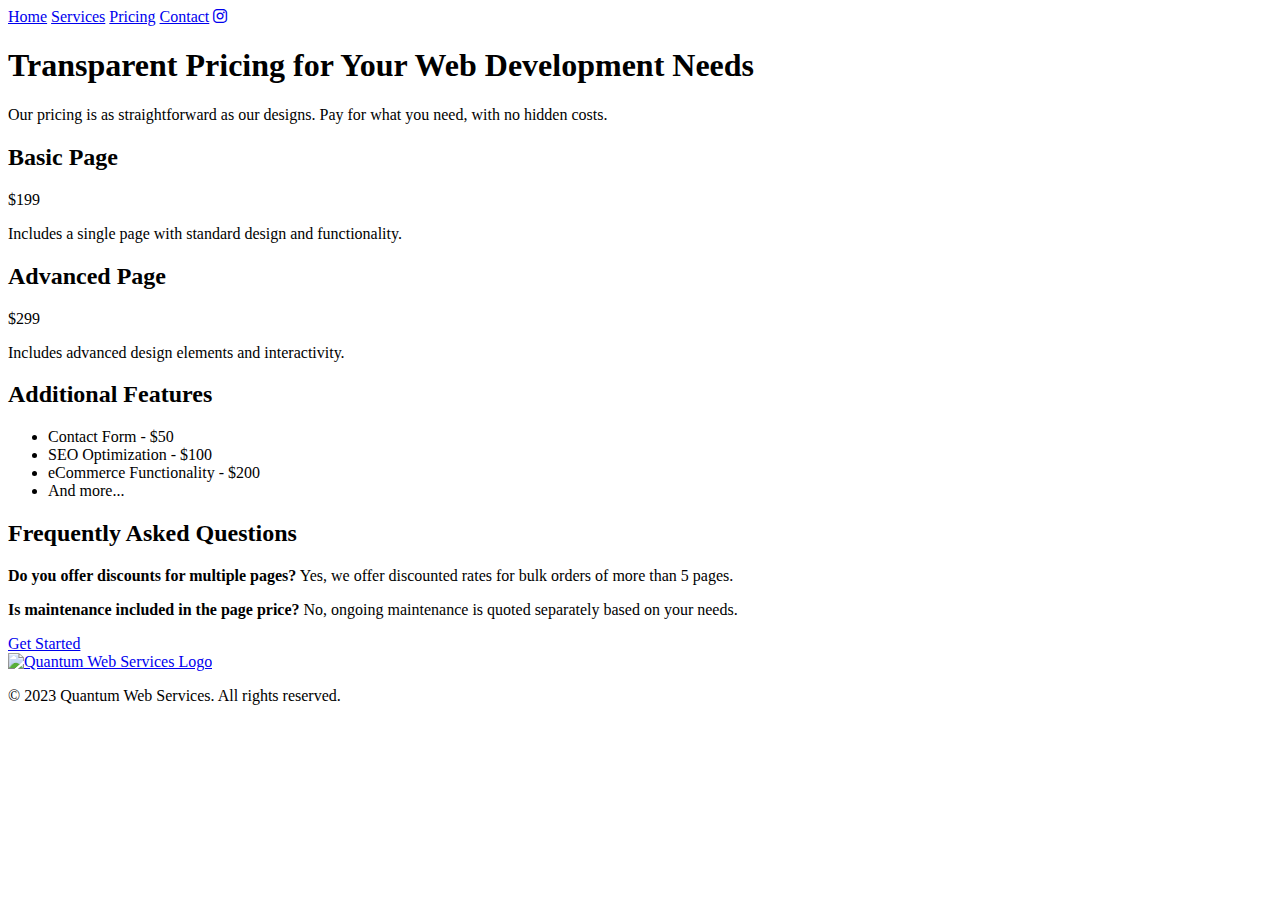
==== pricing.html @ db6a8bc2 "Added insatgram profile link to all file" ====
<!DOCTYPE html>
<html lang="en">
  <head>
    <meta charset="UTF-8" />
    <meta name="viewport" content="width=device-width, initial-scale=1.0" />
    <title>Quantum Web Services - Pricing</title>
    <link rel="stylesheet" href="pricing.css" />
    <link rel="icon" type="image/x-icon" href="logo_size.jpg" />
    <link
      rel="stylesheet"
      href="https://cdnjs.cloudflare.com/ajax/libs/font-awesome/6.4.2/css/all.min.css"
    />
  </head>
  <body>
    <div class="topnav" id="myTopnav">
      <a href="index.html">Home</a>
      <a href="services.html">Services</a>
      <a href="pricing.html" class="active">Pricing</a>
      <a href="contact.html">Contact</a>
      <a
        href="https://instagram.com/quantumweb_services?igshid=YzAwZjE1ZTI0Zg%3D%3D&utm_source=qr"
        class="instagram-icon"
        target="_blank"
      >
        <i class="fab fa-instagram"></i>
      </a>
    </div>

    <main>
      <section class="pricing-intro">
        <h1>Transparent Pricing for Your Web Development Needs</h1>
        <p>
          Our pricing is as straightforward as our designs. Pay for what you
          need, with no hidden costs.
        </p>
      </section>

      <section class="pricing-table">
        <div class="price-option">
          <h2>Basic Page</h2>
          <p class="price">$199</p>
          <p>Includes a single page with standard design and functionality.</p>
        </div>

        <div class="price-option">
          <h2>Advanced Page</h2>
          <p class="price">$299</p>
          <p>Includes advanced design elements and interactivity.</p>
        </div>

        <div class="price-option feature">
          <h2>Additional Features</h2>
          <ul>
            <li>Contact Form - $50</li>
            <li>SEO Optimization - $100</li>
            <li>eCommerce Functionality - $200</li>
            <li>And more...</li>
          </ul>
        </div>
      </section>

      <section class="pricing-faq">
        <h2>Frequently Asked Questions</h2>
        <p>
          <strong>Do you offer discounts for multiple pages?</strong> Yes, we
          offer discounted rates for bulk orders of more than 5 pages.
        </p>
        <p>
          <strong>Is maintenance included in the page price?</strong> No,
          ongoing maintenance is quoted separately based on your needs.
        </p>
        <div class="call-to-action">
          <a href="contact.html" class="btn-main">Get Started</a>
        </div>
        <!-- Add more FAQs as needed -->
      </section>
    </main>

    <footer>
      <div class="footer-container">
        <div class="footer-logo">
          <a href="index.html">
            <img src="Logo.png" alt="Quantum Web Services Logo" />
          </a>
        </div>
      </div>
      <div class="footer-bottom">
        <p>&copy; 2023 Quantum Web Services. All rights reserved.</p>
      </div>
    </footer>
  </body>
</html>
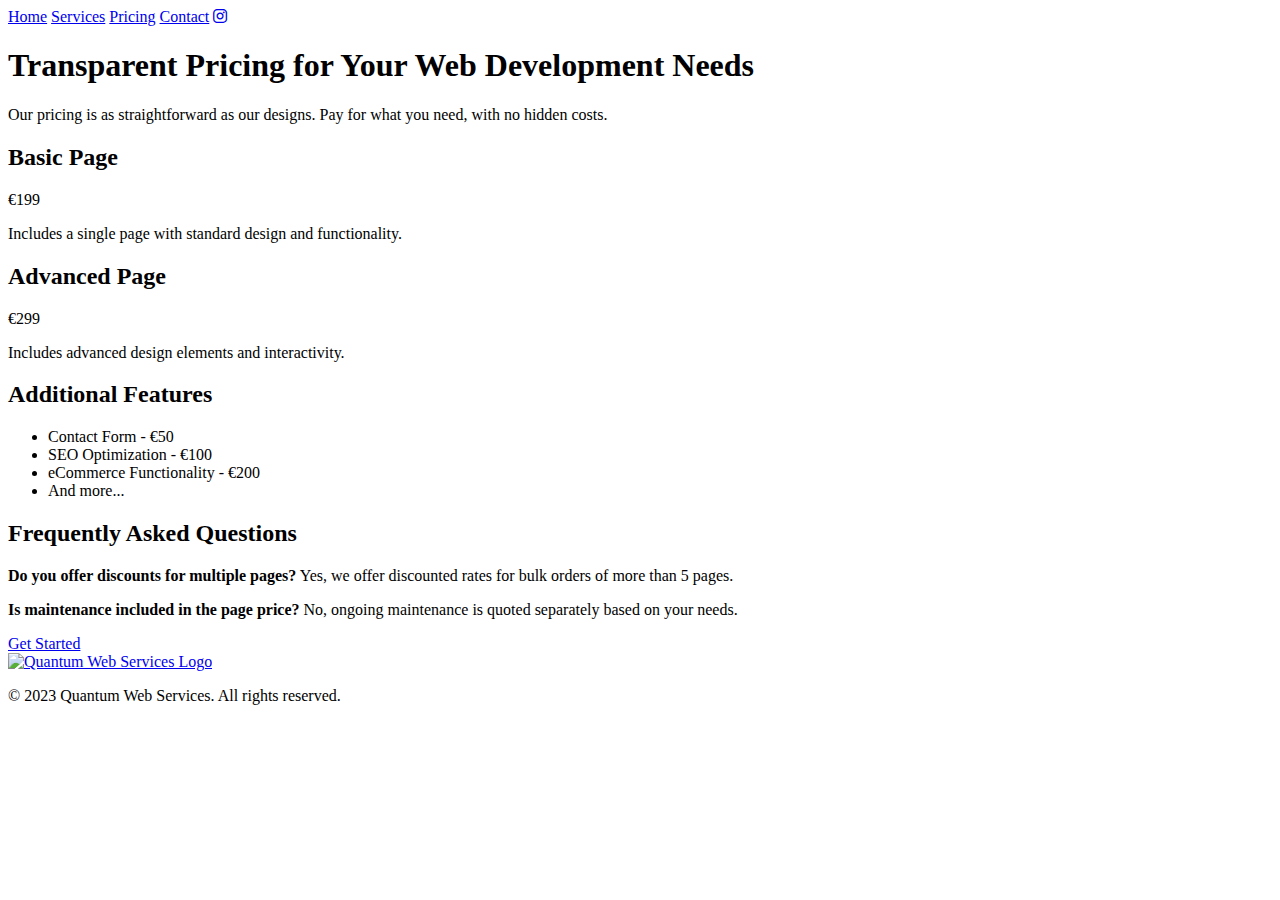
==== commit 71f68020: "Changed currency sign" ====
--- a/pricing.html
+++ b/pricing.html
@@ -38,22 +38,22 @@
       <section class="pricing-table">
         <div class="price-option">
           <h2>Basic Page</h2>
-          <p class="price">$199</p>
+          <p class="price">€199</p>
           <p>Includes a single page with standard design and functionality.</p>
         </div>
 
         <div class="price-option">
           <h2>Advanced Page</h2>
-          <p class="price">$299</p>
+          <p class="price">€299</p>
           <p>Includes advanced design elements and interactivity.</p>
         </div>
 
         <div class="price-option feature">
           <h2>Additional Features</h2>
           <ul>
-            <li>Contact Form - $50</li>
-            <li>SEO Optimization - $100</li>
-            <li>eCommerce Functionality - $200</li>
+            <li>Contact Form - €50</li>
+            <li>SEO Optimization - €100</li>
+            <li>eCommerce Functionality - €200</li>
             <li>And more...</li>
           </ul>
         </div>
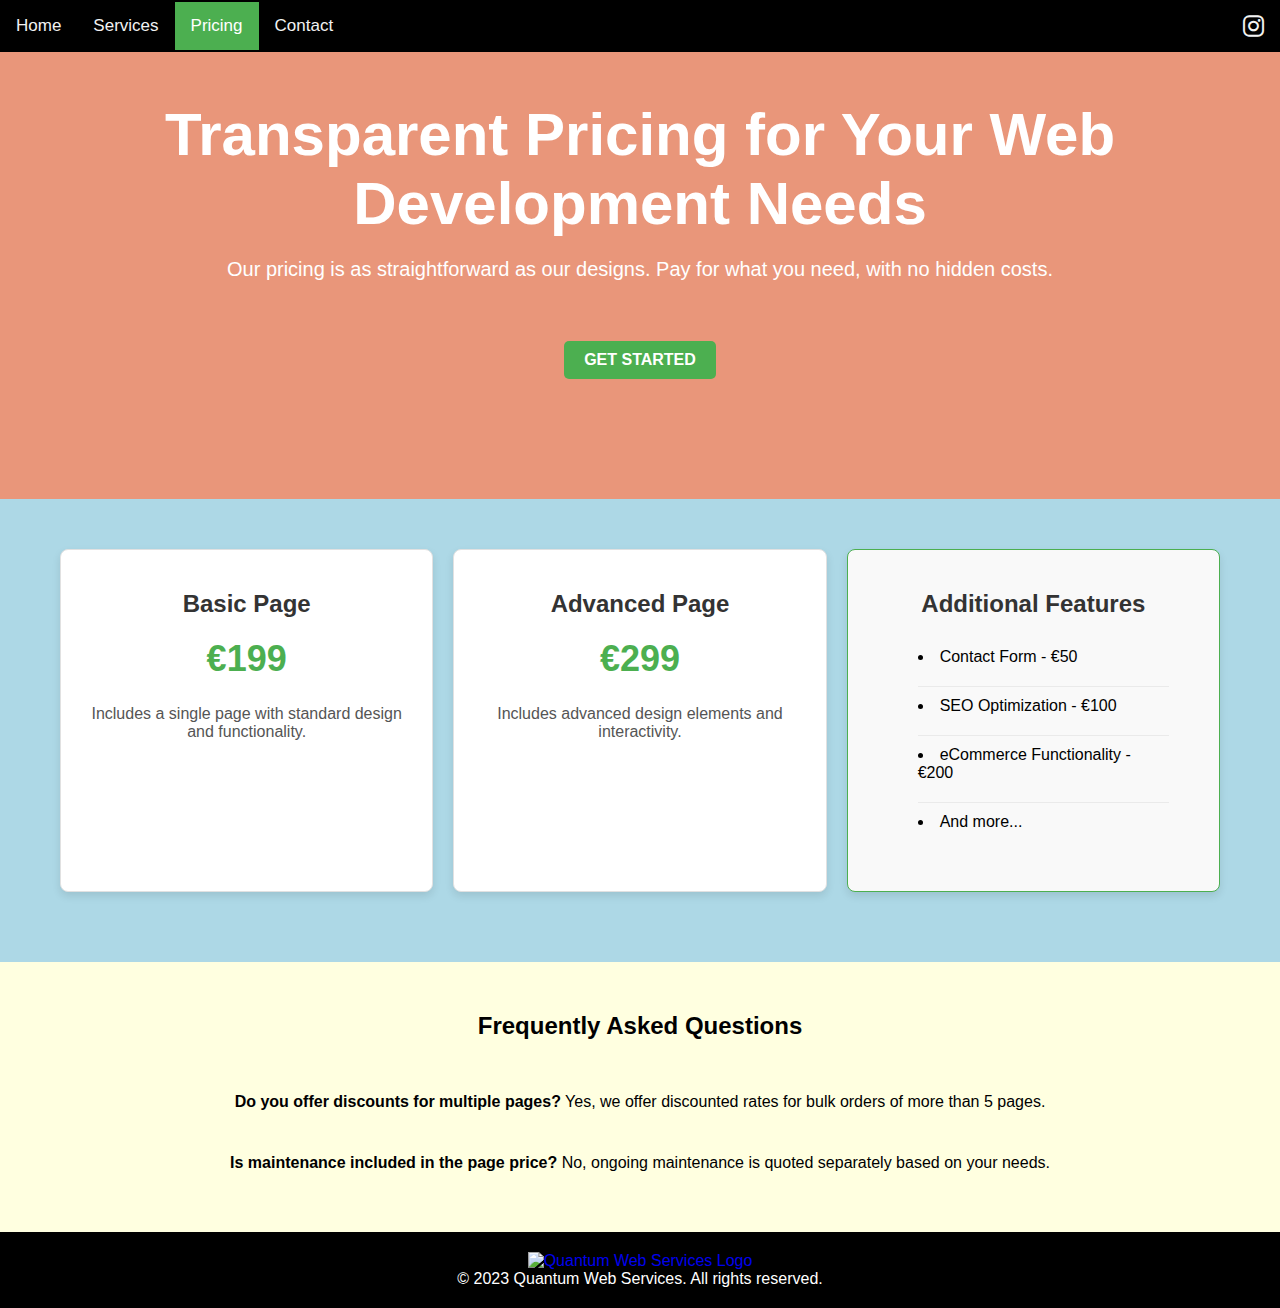
==== commit 6ba1ffd8: "Chaned position of button and section heights" ====
--- a/pricing.html
+++ b/pricing.html
@@ -33,6 +33,9 @@
           Our pricing is as straightforward as our designs. Pay for what you
           need, with no hidden costs.
         </p>
+        <div class="call-to-action">
+          <a href="contact.html" class="btn-main">Get Started</a>
+        </div>
       </section>
 
       <section class="pricing-table">
@@ -69,9 +72,7 @@
           <strong>Is maintenance included in the page price?</strong> No,
           ongoing maintenance is quoted separately based on your needs.
         </p>
-        <div class="call-to-action">
-          <a href="contact.html" class="btn-main">Get Started</a>
-        </div>
+
         <!-- Add more FAQs as needed -->
       </section>
     </main>
--- a/pricing.css
+++ b/pricing.css
@@ -0,0 +1,277 @@
+/* Reset and global styles */
+body,
+h1,
+h2,
+h3,
+p,
+ul,
+li,
+a,
+section,
+div,
+main,
+footer {
+  margin: 0;
+  padding: 0;
+  text-decoration: none;
+  box-sizing: border-box;
+}
+
+body {
+  font-family: Arial, sans-serif;
+  display: flex;
+  flex-direction: column;
+  min-height: 100vh;
+  background-color: #f4f4f4;
+}
+
+/* Ensure main content expands to fill the space */
+main {
+  flex: 1;
+  display: flex;
+  flex-direction: column;
+  width: 100%;
+}
+
+/* Navigation Bar Styles */
+.topnav {
+  background-color: #000000;
+  overflow: hidden;
+  position: fixed; /* Make navbar fixed to the top */
+  z-index: 10;
+  width: 100%;
+  display: flex;
+  justify-content: space-between;
+  align-items: center;
+}
+
+.topnav a {
+  color: #f2f2f2;
+  text-align: center;
+  padding: 14px 16px;
+  font-size: 17px;
+  transition: background-color 0.3s; /* Smooth transition for hover effect */
+}
+
+.topnav a:hover {
+  background-color: #ddd;
+  color: black;
+}
+
+.topnav a.active {
+  background-color: #4caf50;
+  color: white;
+}
+
+.topnav .instagram-icon {
+  margin-left: auto;
+  display: flex;
+  align-items: center;
+  padding: 14px 16px;
+}
+
+.topnav .instagram-icon i {
+  font-size: 24px;
+  color: #f2f2f2;
+}
+
+/* Pricing Intro Styles */
+.pricing-intro {
+  background-color: darksalmon;
+  color: #fff;
+  text-align: center;
+  padding: 100px 20px;
+  min-height: 50vh;
+}
+
+.pricing-intro h1 {
+  font-size: 60px;
+  margin-bottom: 20px;
+}
+
+.pricing-intro p {
+  font-size: 20px;
+  margin-bottom: 40px;
+}
+
+/* Pricing Table Styles */
+.pricing-table {
+  display: flex;
+  justify-content: center; /* Center the boxes */
+  flex-wrap: wrap;
+  padding: 50px 20px;
+  background-color: lightblue;
+  gap: 20px; /* Add space between the boxes */
+}
+
+.price-option {
+  background-color: #ffffff;
+  border: 1px solid #e1e1e1; /* Add a subtle border */
+  border-radius: 8px; /* Rounded corners for a modern look */
+  padding: 40px 30px; /* Increased padding for better spacing */
+  margin-bottom: 20px; /* Space below each pricing card */
+  width: calc(33.333% - 40px); /* Calculate width with margin */
+  text-align: center;
+  box-shadow: 0 4px 8px rgba(0, 0, 0, 0.1); /* Soft shadow for depth */
+  transition: transform 0.3s ease, box-shadow 0.3s ease; /* Smooth transitions for hover effects */
+}
+
+.price-option:hover {
+  transform: translateY(-5px); /* Slight lift effect on hover */
+  box-shadow: 0 6px 12px rgba(0, 0, 0, 0.15); /* Enhanced shadow on hover for depth */
+}
+
+.price-option h2 {
+  color: #333;
+  font-size: 24px; /* Larger font size for the title */
+  margin-bottom: 20px;
+}
+
+.price-option .price {
+  font-size: 36px;
+  font-weight: bold; /* Make the price stand out */
+  color: #4caf50;
+  margin-bottom: 25px;
+}
+
+.price-option p {
+  font-size: 16px; /* Adjust font size for readability */
+  color: #555;
+  margin-bottom: 25px;
+}
+
+.price-option ul {
+  list-style: none; /* Remove bullet points */
+  padding: 0;
+  text-align: left; /* Align text to the left for a clean look */
+  margin-top: 20px; /* Space above the list */
+}
+
+.price-option li {
+  border-top: 1px solid #eaeaea; /* Add a separator between list items */
+  padding: 10px 0; /* Padding for spacing */
+  margin: 0 20px; /* Horizontal margin for inner spacing */
+}
+
+.price-option li:first-child {
+  border-top: none; /* Remove border from the first item */
+}
+
+.price-option.feature {
+  background-color: #f9f9f9; /* Different background for highlight */
+  border-color: #4caf50; /* Border color to match the main theme */
+}
+
+/* Responsive adjustments */
+@media (max-width: 768px) {
+  .pricing-table {
+    padding: 20px;
+  }
+
+  .price-option {
+    width: 100%; /* Full width on smaller screens */
+    margin-bottom: 20px;
+  }
+}
+
+/* Pricing FAQ Styles */
+.pricing-faq {
+  flex-grow: 1; /* Grow to take available space */
+  padding: 50px 20px;
+  background-color: lightyellow;
+  text-align: center;
+  display: flex;
+  flex-direction: column;
+  justify-content: space-between; /* Spreads out the content */
+  min-height: 30vh;
+}
+
+.pricing-faq h2 {
+  margin-bottom: 20px;
+}
+
+.pricing-faq p {
+  margin-bottom: 10px;
+}
+
+.pricing-faq .call-to-action {
+  margin-top: 20px; /* Adds space above the button */
+  align-self: center; /* Center the button */
+}
+
+/* Call to Action Styles */
+.btn-main {
+  padding: 10px 20px;
+  background-color: #4caf50;
+  color: white;
+  border-radius: 5px;
+  cursor: pointer;
+  text-transform: uppercase;
+  font-weight: bold;
+  text-decoration: none;
+  transition: background-color 0.3s ease;
+  display: inline-block; /* To make it behave like a link */
+  margin: 20px 0;
+}
+
+.btn-main:hover {
+  background-color: #367c39;
+}
+
+/* Footer Styles */
+footer {
+  background-color: black;
+  color: white;
+  text-align: center;
+  padding: 20px 0;
+  flex-shrink: 0; /* Prevent the footer from shrinking */
+}
+
+.footer-container {
+  display: flex;
+  justify-content: center;
+  align-items: center;
+  flex-wrap: wrap;
+}
+
+.footer-logo img {
+  width: 100px;
+  height: auto;
+}
+
+/* Additional styles for list in pricing options */
+.price-option.feature ul {
+  list-style: inside disc;
+  text-align: left;
+  padding-left: 20px;
+}
+
+.price-option.feature li {
+  margin-bottom: 10px;
+}
+
+/* Responsive styling for the navbar */
+@media screen and (max-width: 600px) {
+  .topnav a,
+  .topnav .instagram-icon {
+    padding: 14px;
+    float: none; /* Remove float for responsive design */
+    display: block;
+    text-align: left;
+  }
+
+  .topnav .instagram-icon {
+    text-align: center;
+    padding-top: 0;
+    padding-bottom: 0;
+  }
+
+  .pricing-table {
+    padding: 20px;
+  }
+
+  .price-option {
+    flex-basis: 100%; /* Make pricing cards full width on small screens */
+    margin-bottom: 20px;
+  }
+}
